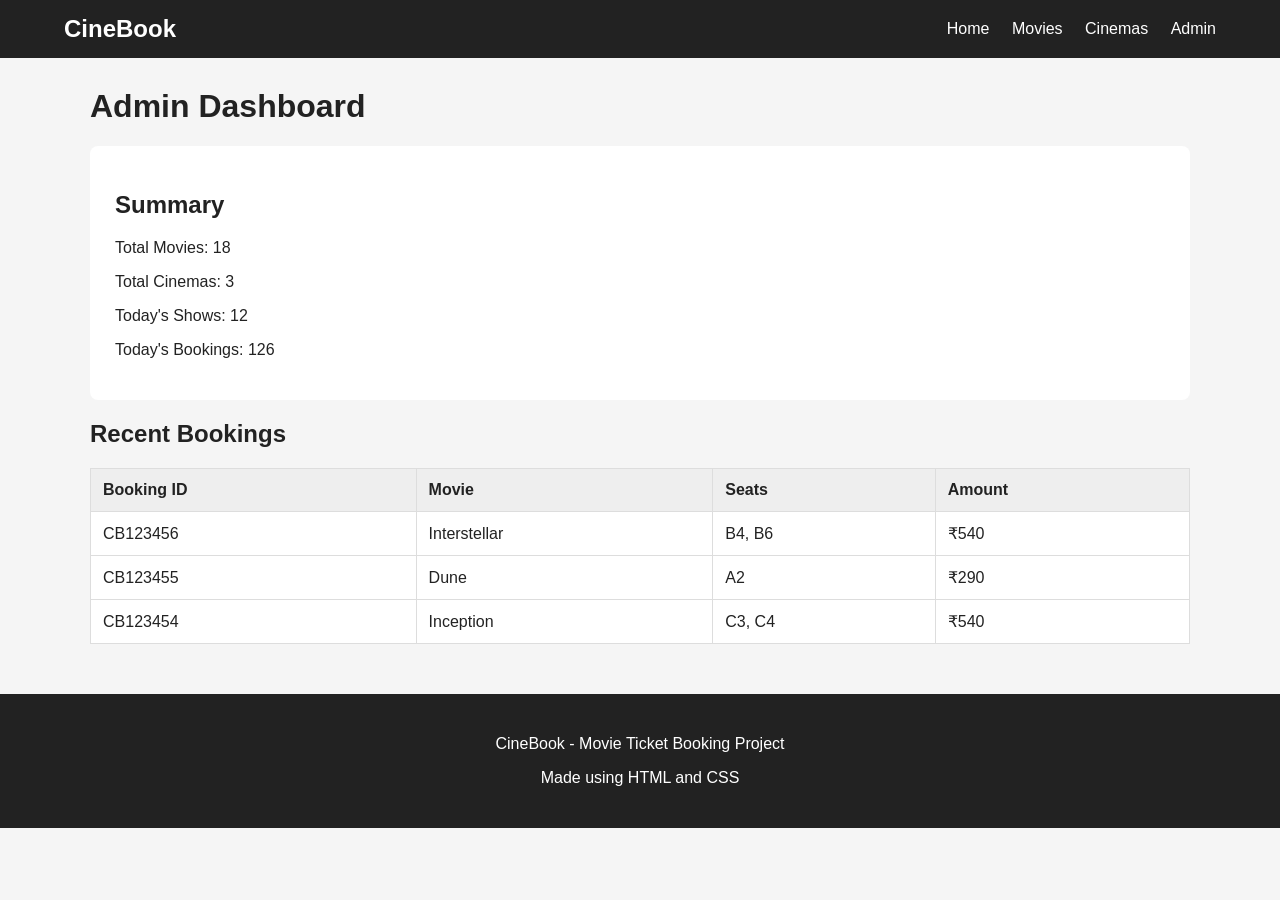
==== admin.html @ 4f64648b "added initial files" ====
<!DOCTYPE html>
<html>
<head>
    <title>Admin - CineBook</title>
    <meta name="viewport" content="width=device-width, initial-scale=1.0">
    <link rel="stylesheet" href="style.css">
</head>
<body>

<header>
    <nav>
        <h2>CineBook</h2>
        <div>
            <a href="index.html">Home</a>
            <a href="movies.html">Movies</a>
            <a href="cinemas.html">Cinemas</a>
            <a href="admin.html">Admin</a>
        </div>
    </nav>
</header>


<main class="container">
    <h1>Admin Dashboard</h1>

    <div class="box">
        <h2>Summary</h2>
        <p>Total Movies: 18</p>
        <p>Total Cinemas: 3</p>
        <p>Today's Shows: 12</p>
        <p>Today's Bookings: 126</p>
    </div>

    <h2>Recent Bookings</h2>

    <table>
        <tr>
            <th>Booking ID</th>
            <th>Movie</th>
            <th>Seats</th>
            <th>Amount</th>
        </tr>
        <tr>
            <td>CB123456</td>
            <td>Interstellar</td>
            <td>B4, B6</td>
            <td>₹540</td>
        </tr>
        <tr>
            <td>CB123455</td>
            <td>Dune</td>
            <td>A2</td>
            <td>₹290</td>
        </tr>
        <tr>
            <td>CB123454</td>
            <td>Inception</td>
            <td>C3, C4</td>
            <td>₹540</td>
        </tr>
    </table>
</main>


<footer>
    <p>CineBook - Movie Ticket Booking Project</p>
    <p>Made using HTML and CSS</p>
</footer>

</body>
</html>
---- style.css ----
body {
    font-family: Arial, sans-serif;
    margin: 0;
    background: #f5f5f5;
    color: #222;
}

header {
    background: #222;
    color: white;
    padding: 15px 0;
}

nav {
    width: 90%;
    margin: auto;
    display: flex;
    justify-content: space-between;
    align-items: center;
}

nav h2 {
    margin: 0;
}

nav a {
    color: white;
    text-decoration: none;
    margin-left: 18px;
}

nav a:hover {
    color: #ffcc66;
}

.container {
    width: 90%;
    max-width: 1100px;
    margin: 30px auto;
}

.hero {
    background: #ddd5ff;
    padding: 45px 25px;
    text-align: center;
}

.hero h1 {
    margin-top: 0;
}

.button {
    display: inline-block;
    background: #6c4ce8;
    color: white;
    padding: 10px 16px;
    text-decoration: none;
    border-radius: 5px;
    margin-top: 10px;
}

.button:hover {
    background: #5135c5;
}

.movie-list {
    display: flex;
    flex-wrap: wrap;
    gap: 20px;
}

.movie {
    background: white;
    width: 220px;
    padding: 12px;
    border-radius: 8px;
    box-shadow: 0 2px 8px #ccc;
}

.movie img {
    width: 100%;
    height: 280px;
    object-fit: cover;
    border-radius: 5px;
}

.movie h3 {
    margin-bottom: 5px;
}

.movie p {
    color: #666;
}

.box {
    background: white;
    padding: 25px;
    border-radius: 8px;
    margin-bottom: 20px;
}

.show {
    display: inline-block;
    border: 1px solid #6c4ce8;
    color: #6c4ce8;
    padding: 9px 13px;
    margin: 5px;
    text-decoration: none;
    border-radius: 4px;
}

.show:hover {
    background: #6c4ce8;
    color: white;
}

.seats {
    display: grid;
    grid-template-columns: repeat(8, 1fr);
    gap: 8px;
    max-width: 500px;
    margin: 25px auto;
}

.seat {
    background: white;
    border: 1px solid #777;
    padding: 9px 3px;
    text-align: center;
    border-radius: 4px;
}

.seat:hover {
    background: #ddd5ff;
}

.booked {
    background: #bbb;
    color: #777;
}

input, select {
    width: 100%;
    padding: 10px;
    margin: 7px 0 15px;
    box-sizing: border-box;
}

table {
    width: 100%;
    background: white;
    border-collapse: collapse;
}

th, td {
    border: 1px solid #ddd;
    padding: 12px;
    text-align: left;
}

th {
    background: #eee;
}

footer {
    margin-top: 50px;
    background: #222;
    color: white;
    text-align: center;
    padding: 25px;
}

@media (max-width: 700px) {
    nav {
        flex-direction: column;
        gap: 12px;
    }

    nav a {
        margin: 0 6px;
    }

    .movie-list {
        justify-content: center;
    }

    .movie {
        width: 190px;
    }

    .movie img {
        height: 240px;
    }

    .seats {
        grid-template-columns: repeat(4, 1fr);
    }
}
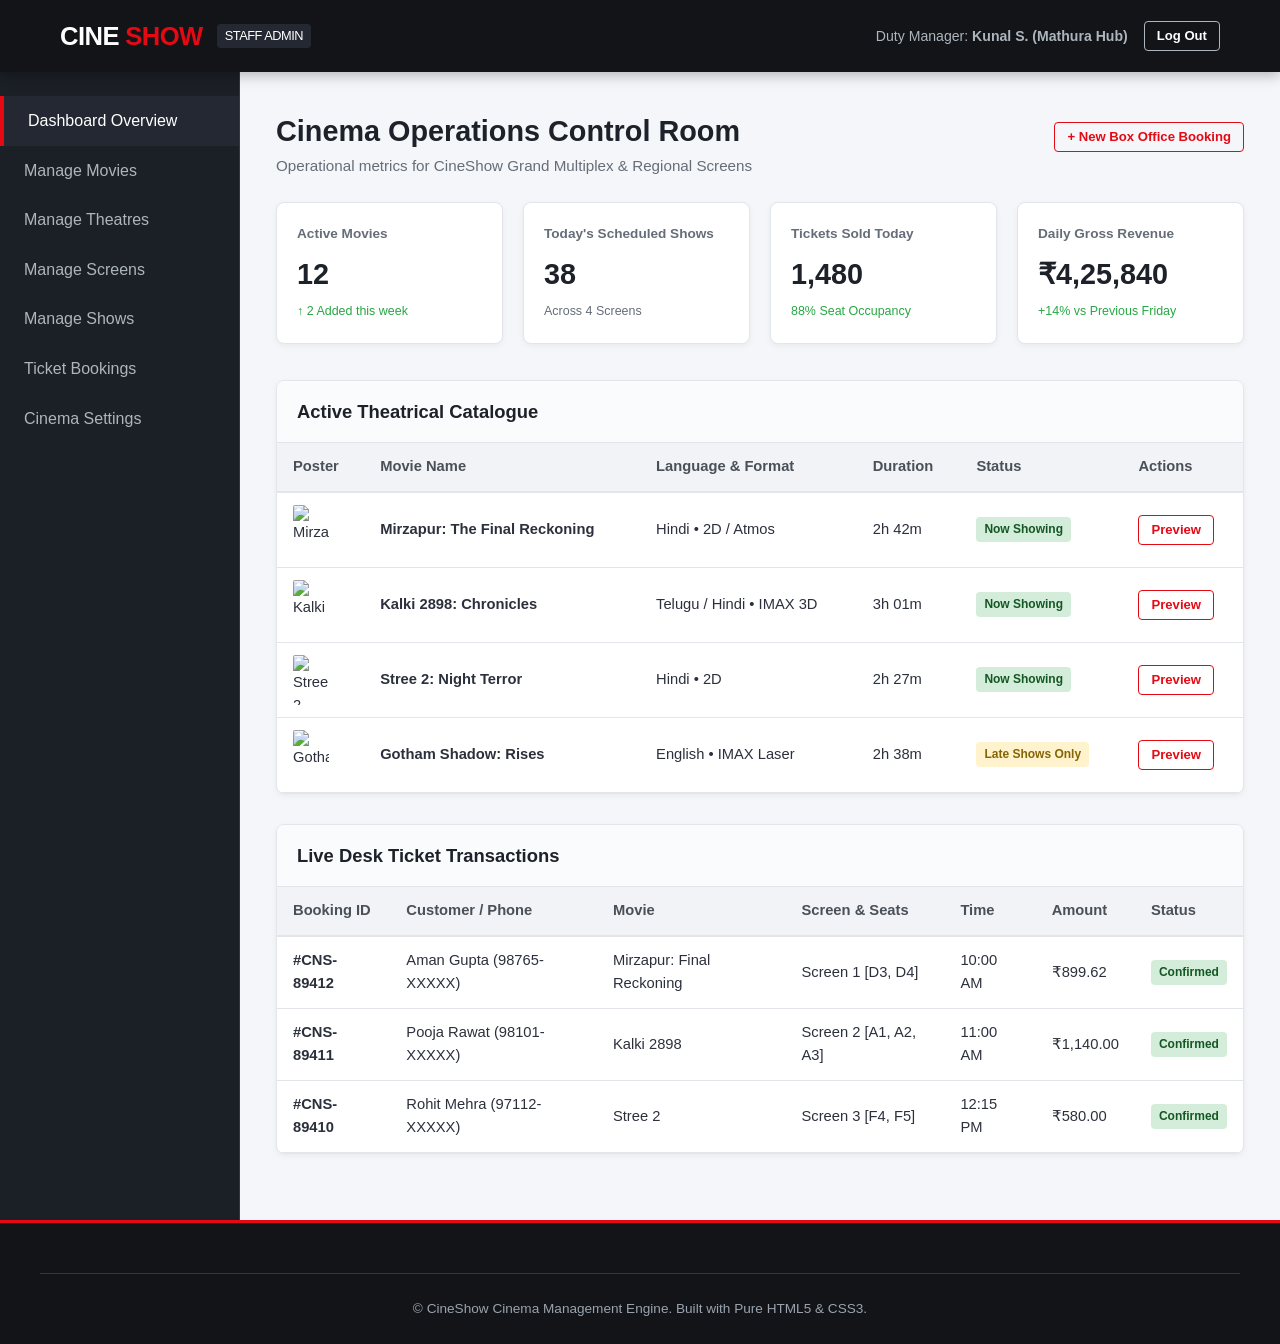
==== commit 14b6dec3: "Sandesh: Added initial files and style.css with images" ====
--- a/admin.html
+++ b/admin.html
@@ -1,71 +1,188 @@
 <!DOCTYPE html>
-<html>
+<html lang="en">
 <head>
-    <title>Admin - CineBook</title>
-    <meta name="viewport" content="width=device-width, initial-scale=1.0">
-    <link rel="stylesheet" href="style.css">
+  <meta charset="UTF-8">
+  <meta name="viewport" content="width=device-width, initial-scale=1.0">
+  <title>Cinema Manager Administration | CineShow</title>
+  <link rel="stylesheet" href="css/style.css">
 </head>
 <body>
 
-<header>
-    <nav>
-        <h2>CineBook</h2>
+  <!-- Top Global Header -->
+  <header class="site-header">
+    <div class="container">
+      <a href="index.html" class="brand-logo"><span>CINE</span><span class="brand-highlight">SHOW</span> <span style="font-size: 0.8rem; background: var(--dark-card); padding: 2px 8px; border-radius: 4px; margin-left: 8px; font-weight: 500;">STAFF ADMIN</span></a>
+      <div class="header-actions">
+        <span style="font-size: 0.88rem; color: #adb5bd;">Duty Manager: <strong>Kunal S. (Mathura Hub)</strong></span>
+        <a href="index.html" class="btn btn-secondary btn-sm">Log Out</a>
+      </div>
+    </div>
+  </header>
+
+  <div class="admin-shell">
+    
+    <!-- Sidebar Navigation -->
+    <aside class="admin-sidebar" aria-label="Admin Navigation">
+      <nav class="admin-sidebar-menu">
+        <a href="#dashboard" class="admin-nav-item active">Dashboard Overview</a>
+        <a href="#movies" class="admin-nav-item">Manage Movies</a>
+        <a href="#theatres" class="admin-nav-item">Manage Theatres</a>
+        <a href="#screens" class="admin-nav-item">Manage Screens</a>
+        <a href="#shows" class="admin-nav-item">Manage Shows</a>
+        <a href="#bookings" class="admin-nav-item">Ticket Bookings</a>
+        <a href="#settings" class="admin-nav-item">Cinema Settings</a>
+      </nav>
+    </aside>
+
+    <!-- Admin Work Area -->
+    <main class="admin-viewport">
+      
+      <div style="display: flex; justify-content: space-between; align-items: baseline; margin-bottom: 24px;">
         <div>
-            <a href="index.html">Home</a>
-            <a href="movies.html">Movies</a>
-            <a href="cinemas.html">Cinemas</a>
-            <a href="admin.html">Admin</a>
+          <h1 style="font-size: 1.8rem; font-weight: 800;">Cinema Operations Control Room</h1>
+          <p style="color: var(--text-muted); font-size: 0.95rem;">Operational metrics for CineShow Grand Multiplex &amp; Regional Screens</p>
         </div>
-    </nav>
-</header>
+        <a href="booking.html" class="btn btn-outline btn-sm">+ New Box Office Booking</a>
+      </div>
 
+      <!-- Statistics KPI Grid -->
+      <section class="stat-grid">
+        <div class="stat-card">
+          <p class="stat-label">Active Movies</p>
+          <p class="stat-value">12</p>
+          <span style="font-size: 0.78rem; color: var(--success);">↑ 2 Added this week</span>
+        </div>
+        <div class="stat-card">
+          <p class="stat-label">Today's Scheduled Shows</p>
+          <p class="stat-value">38</p>
+          <span style="font-size: 0.78rem; color: var(--text-muted);">Across 4 Screens</span>
+        </div>
+        <div class="stat-card">
+          <p class="stat-label">Tickets Sold Today</p>
+          <p class="stat-value">1,480</p>
+          <span style="font-size: 0.78rem; color: var(--success);">88% Seat Occupancy</span>
+        </div>
+        <div class="stat-card">
+          <p class="stat-label">Daily Gross Revenue</p>
+          <p class="stat-value">₹4,25,840</p>
+          <span style="font-size: 0.78rem; color: var(--success);">+14% vs Previous Friday</span>
+        </div>
+      </section>
 
-<main class="container">
-    <h1>Admin Dashboard</h1>
+      <!-- Table 1: Movies Management -->
+      <div class="table-responsive-wrapper" id="movies">
+        <table class="admin-table">
+          <caption>Active Theatrical Catalogue</caption>
+          <thead>
+            <tr>
+              <th scope="col">Poster</th>
+              <th scope="col">Movie Name</th>
+              <th scope="col">Language &amp; Format</th>
+              <th scope="col">Duration</th>
+              <th scope="col">Status</th>
+              <th scope="col">Actions</th>
+            </tr>
+          </thead>
+          <tbody>
+            <tr>
+              <td><img src="images/movie1.svg" alt="Mirzapur" style="width: 36px; height: 50px; object-fit: cover; border-radius: 2px;"></td>
+              <td><strong>Mirzapur: The Final Reckoning</strong></td>
+              <td>Hindi • 2D / Atmos</td>
+              <td>2h 42m</td>
+              <td><span class="status-badge status-active">Now Showing</span></td>
+              <td>
+                <a href="movie-details.html" class="btn btn-sm btn-outline">Preview</a>
+              </td>
+            </tr>
+            <tr>
+              <td><img src="images/movie2.svg" alt="Kalki" style="width: 36px; height: 50px; object-fit: cover; border-radius: 2px;"></td>
+              <td><strong>Kalki 2898: Chronicles</strong></td>
+              <td>Telugu / Hindi • IMAX 3D</td>
+              <td>3h 01m</td>
+              <td><span class="status-badge status-active">Now Showing</span></td>
+              <td>
+                <a href="movie-details.html" class="btn btn-sm btn-outline">Preview</a>
+              </td>
+            </tr>
+            <tr>
+              <td><img src="images/movie3.svg" alt="Stree 2" style="width: 36px; height: 50px; object-fit: cover; border-radius: 2px;"></td>
+              <td><strong>Stree 2: Night Terror</strong></td>
+              <td>Hindi • 2D</td>
+              <td>2h 27m</td>
+              <td><span class="status-badge status-active">Now Showing</span></td>
+              <td>
+                <a href="movie-details.html" class="btn btn-sm btn-outline">Preview</a>
+              </td>
+            </tr>
+            <tr>
+              <td><img src="images/movie5.svg" alt="Gotham" style="width: 36px; height: 50px; object-fit: cover; border-radius: 2px;"></td>
+              <td><strong>Gotham Shadow: Rises</strong></td>
+              <td>English • IMAX Laser</td>
+              <td>2h 38m</td>
+              <td><span class="status-badge status-pending">Late Shows Only</span></td>
+              <td>
+                <a href="movie-details.html" class="btn btn-sm btn-outline">Preview</a>
+              </td>
+            </tr>
+          </tbody>
+        </table>
+      </div>
 
-    <div class="box">
-        <h2>Summary</h2>
-        <p>Total Movies: 18</p>
-        <p>Total Cinemas: 3</p>
-        <p>Today's Shows: 12</p>
-        <p>Today's Bookings: 126</p>
+      <!-- Table 2: Recent Bookings -->
+      <div class="table-responsive-wrapper" id="bookings">
+        <table class="admin-table">
+          <caption>Live Desk Ticket Transactions</caption>
+          <thead>
+            <tr>
+              <th scope="col">Booking ID</th>
+              <th scope="col">Customer / Phone</th>
+              <th scope="col">Movie</th>
+              <th scope="col">Screen &amp; Seats</th>
+              <th scope="col">Time</th>
+              <th scope="col">Amount</th>
+              <th scope="col">Status</th>
+            </tr>
+          </thead>
+          <tbody>
+            <tr>
+              <td><strong>#CNS-89412</strong></td>
+              <td>Aman Gupta (98765-XXXXX)</td>
+              <td>Mirzapur: Final Reckoning</td>
+              <td>Screen 1 [D3, D4]</td>
+              <td>10:00 AM</td>
+              <td>₹899.62</td>
+              <td><span class="status-badge status-active">Confirmed</span></td>
+            </tr>
+            <tr>
+              <td><strong>#CNS-89411</strong></td>
+              <td>Pooja Rawat (98101-XXXXX)</td>
+              <td>Kalki 2898</td>
+              <td>Screen 2 [A1, A2, A3]</td>
+              <td>11:00 AM</td>
+              <td>₹1,140.00</td>
+              <td><span class="status-badge status-active">Confirmed</span></td>
+            </tr>
+            <tr>
+              <td><strong>#CNS-89410</strong></td>
+              <td>Rohit Mehra (97112-XXXXX)</td>
+              <td>Stree 2</td>
+              <td>Screen 3 [F4, F5]</td>
+              <td>12:15 PM</td>
+              <td>₹580.00</td>
+              <td><span class="status-badge status-active">Confirmed</span></td>
+            </tr>
+          </tbody>
+        </table>
+      </div>
+
+    </main>
+  </div>
+
+  <footer class="site-footer">
+    <div class="container footer-bottom">
+      <p>&copy; CineShow Cinema Management Engine. Built with Pure HTML5 &amp; CSS3.</p>
     </div>
-
-    <h2>Recent Bookings</h2>
-
-    <table>
-        <tr>
-            <th>Booking ID</th>
-            <th>Movie</th>
-            <th>Seats</th>
-            <th>Amount</th>
-        </tr>
-        <tr>
-            <td>CB123456</td>
-            <td>Interstellar</td>
-            <td>B4, B6</td>
-            <td>₹540</td>
-        </tr>
-        <tr>
-            <td>CB123455</td>
-            <td>Dune</td>
-            <td>A2</td>
-            <td>₹290</td>
-        </tr>
-        <tr>
-            <td>CB123454</td>
-            <td>Inception</td>
-            <td>C3, C4</td>
-            <td>₹540</td>
-        </tr>
-    </table>
-</main>
-
-
-<footer>
-    <p>CineBook - Movie Ticket Booking Project</p>
-    <p>Made using HTML and CSS</p>
-</footer>
+  </footer>
 
 </body>
 </html>
--- a/css/style.css
+++ b/css/style.css
@@ -0,0 +1,1570 @@
+/* ==========================================================================
+   CineShow - Movie Ticket Booking & Cinema Management System
+   Unified Stylesheet (Pure CSS3)
+   ========================================================================== */
+
+/* 1. CSS Variables & Theme Definition */
+:root {
+  --primary: #e50914;
+  --primary-hover: #b80710;
+  --primary-soft: rgba(229, 9, 20, 0.08);
+  --dark: #121418;
+  --dark-surface: #1b1f26;
+  --dark-card: #232832;
+  --bg-color: #f4f6f9;
+  --surface: #ffffff;
+  --text-main: #1d2129;
+  --text-muted: #656d78;
+  --text-light: #ffffff;
+  --border-color: #e2e6eb;
+  --border-dark: #313745;
+  --rating-gold: #f5a623;
+  --seat-available: #e4e7eb;
+  --seat-selected: #e50914;
+  --seat-booked: #8c96a3;
+  --success: #28a745;
+
+  /* Typography & Sizing */
+  --font-stack: -apple-system, BlinkMacSystemFont, "Segoe UI", Roboto, Oxygen, Ubuntu, Cantarell, "Open Sans", sans-serif;
+  --radius-sm: 4px;
+  --radius-md: 8px;
+  --radius-lg: 12px;
+  --shadow-sm: 0 2px 6px rgba(0, 0, 0, 0.05);
+  --shadow-md: 0 6px 16px rgba(0, 0, 0, 0.08);
+  --shadow-lg: 0 12px 28px rgba(0, 0, 0, 0.12);
+  --transition: all 0.25s ease-in-out;
+  --container-max: 1200px;
+}
+
+/* 2. Reset & Box Sizing */
+*, *::before, *::after {
+  box-sizing: border-box;
+  margin: 0;
+  padding: 0;
+}
+
+html {
+  font-size: 16px;
+  scroll-behavior: smooth;
+}
+
+body {
+  font-family: var(--font-stack);
+  background-color: var(--bg-color);
+  color: var(--text-main);
+  line-height: 1.6;
+  min-height: 100vh;
+  display: flex;
+  flex-direction: column;
+}
+
+img {
+  max-width: 100%;
+  height: auto;
+  display: block;
+}
+
+a {
+  color: inherit;
+  text-decoration: none;
+  transition: var(--transition);
+}
+
+ul, ol {
+  list-style: none;
+}
+
+/* 3. Base Layout Containers */
+.container {
+  width: 100%;
+  max-width: var(--container-max);
+  margin-left: auto;
+  margin-right: auto;
+  padding-left: 20px;
+  padding-right: 20px;
+}
+
+.main-content {
+  flex: 1 0 auto;
+  padding-bottom: 60px;
+}
+
+.page-header-band {
+  background: linear-gradient(135deg, var(--dark) 0%, var(--dark-surface) 100%);
+  color: var(--text-light);
+  padding: 40px 0;
+  margin-bottom: 40px;
+  border-bottom: 3px solid var(--primary);
+}
+
+.page-header-band h1 {
+  font-size: 2rem;
+  font-weight: 700;
+  margin-bottom: 8px;
+}
+
+.page-header-band p {
+  color: #adb5bd;
+  font-size: 1rem;
+}
+
+/* 4. Global Header & Navigation */
+.site-header {
+  background-color: var(--dark);
+  color: var(--text-light);
+  position: sticky;
+  top: 0;
+  z-index: 1000;
+  box-shadow: 0 4px 12px rgba(0, 0, 0, 0.25);
+}
+
+.site-header .container {
+  display: flex;
+  align-items: center;
+  justify-content: space-between;
+  height: 72px;
+}
+
+.brand-logo {
+  display: flex;
+  align-items: center;
+  gap: 6px;
+  font-size: 1.6rem;
+  font-weight: 800;
+  letter-spacing: -0.5px;
+  color: var(--text-light);
+}
+
+.brand-logo .brand-highlight {
+  color: var(--primary);
+}
+
+.site-nav {
+  display: flex;
+  align-items: center;
+}
+
+.nav-links {
+  display: flex;
+  align-items: center;
+  gap: 24px;
+}
+
+.nav-link {
+  font-size: 0.95rem;
+  font-weight: 500;
+  color: #c5cbd5;
+  padding: 8px 4px;
+  position: relative;
+}
+
+.nav-link:hover,
+.nav-link.active {
+  color: var(--text-light);
+}
+
+.nav-link.active::after {
+  content: "";
+  position: absolute;
+  bottom: -4px;
+  left: 0;
+  width: 100%;
+  height: 2px;
+  background-color: var(--primary);
+  border-radius: 2px;
+}
+
+.header-actions {
+  display: flex;
+  align-items: center;
+  gap: 16px;
+}
+
+.city-select-wrap {
+  position: relative;
+}
+
+.city-select {
+  appearance: none;
+  -webkit-appearance: none;
+  background: var(--dark-surface);
+  border: 1px solid var(--border-dark);
+  color: #e2e6eb;
+  padding: 7px 32px 7px 12px;
+  border-radius: var(--radius-sm);
+  font-size: 0.88rem;
+  font-weight: 500;
+  cursor: pointer;
+  outline: none;
+}
+
+.city-select:focus {
+  border-color: var(--primary);
+}
+
+.city-select-wrap::after {
+  content: "▾";
+  position: absolute;
+  right: 12px;
+  top: 50%;
+  transform: translateY(-50%);
+  color: #adb5bd;
+  pointer-events: none;
+  font-size: 0.8rem;
+}
+
+/* 5. Buttons */
+.btn {
+  display: inline-flex;
+  align-items: center;
+  justify-content: center;
+  padding: 9px 20px;
+  font-size: 0.92rem;
+  font-weight: 600;
+  border-radius: var(--radius-sm);
+  border: 1px solid transparent;
+  cursor: pointer;
+  text-align: center;
+  transition: var(--transition);
+  line-height: 1.4;
+}
+
+.btn-primary {
+  background-color: var(--primary);
+  color: var(--text-light);
+}
+
+.btn-primary:hover {
+  background-color: var(--primary-hover);
+  color: var(--text-light);
+}
+
+.btn-secondary {
+  background-color: transparent;
+  border-color: #adb5bd;
+  color: var(--text-light);
+}
+
+.btn-secondary:hover {
+  background-color: rgba(255, 255, 255, 0.1);
+  color: var(--text-light);
+}
+
+.btn-outline {
+  background-color: transparent;
+  border-color: var(--primary);
+  color: var(--primary);
+}
+
+.btn-outline:hover {
+  background-color: var(--primary);
+  color: var(--text-light);
+}
+
+.btn-sm {
+  padding: 5px 12px;
+  font-size: 0.82rem;
+}
+
+.btn-block {
+  display: block;
+  width: 100%;
+}
+
+/* 6. Hero Section (Home) */
+.hero-section {
+  position: relative;
+  background: linear-gradient(rgba(18, 20, 24, 0.85), rgba(18, 20, 24, 0.95)),
+              url('../images/hero-banner.svg') center/cover no-repeat;
+  color: var(--text-light);
+  padding: 90px 0;
+  text-align: center;
+}
+
+.hero-content {
+  max-width: 800px;
+  margin: 0 auto;
+}
+
+.hero-subtitle {
+  color: var(--primary);
+  font-size: 1rem;
+  font-weight: 700;
+  text-transform: uppercase;
+  letter-spacing: 2px;
+  margin-bottom: 12px;
+}
+
+.hero-title {
+  font-size: 2.8rem;
+  font-weight: 800;
+  line-height: 1.2;
+  margin-bottom: 16px;
+}
+
+.hero-desc {
+  font-size: 1.1rem;
+  color: #ced4da;
+  margin-bottom: 32px;
+}
+
+.hero-search-box {
+  display: flex;
+  max-width: 600px;
+  margin: 0 auto 24px;
+  background: var(--surface);
+  border-radius: var(--radius-sm);
+  padding: 6px;
+  box-shadow: var(--shadow-lg);
+}
+
+.hero-search-input {
+  flex: 1;
+  border: none;
+  padding: 10px 16px;
+  font-size: 1rem;
+  outline: none;
+  color: var(--text-main);
+}
+
+.hero-cta-group {
+  display: flex;
+  justify-content: center;
+  gap: 16px;
+}
+
+/* 7. Section Titles & Grids */
+.section-wrapper {
+  padding: 48px 0;
+}
+
+.section-head {
+  display: flex;
+  align-items: flex-end;
+  justify-content: space-between;
+  margin-bottom: 28px;
+  border-bottom: 2px solid var(--border-color);
+  padding-bottom: 14px;
+}
+
+.section-title {
+  font-size: 1.6rem;
+  font-weight: 700;
+  color: var(--text-main);
+  position: relative;
+}
+
+.section-title::after {
+  content: "";
+  position: absolute;
+  bottom: -16px;
+  left: 0;
+  width: 50px;
+  height: 3px;
+  background-color: var(--primary);
+}
+
+.section-link {
+  color: var(--primary);
+  font-weight: 600;
+  font-size: 0.95rem;
+}
+
+.section-link:hover {
+  text-decoration: underline;
+}
+
+/* Grid Systems */
+.grid-4 {
+  display: grid;
+  grid-template-columns: repeat(4, 1fr);
+  gap: 24px;
+}
+
+.grid-3 {
+  display: grid;
+  grid-template-columns: repeat(3, 1fr);
+  gap: 24px;
+}
+
+.grid-6 {
+  display: grid;
+  grid-template-columns: repeat(6, 1fr);
+  gap: 16px;
+}
+
+/* 8. Genre Pill Cards */
+.genre-card {
+  background: var(--surface);
+  border: 1px solid var(--border-color);
+  border-radius: var(--radius-md);
+  padding: 20px 12px;
+  text-align: center;
+  box-shadow: var(--shadow-sm);
+  transition: var(--transition);
+}
+
+.genre-card:hover {
+  border-color: var(--primary);
+  transform: translateY(-3px);
+  box-shadow: var(--shadow-md);
+}
+
+.genre-icon {
+  font-size: 1.1rem;
+  font-weight: 700;
+  color: var(--primary);
+  margin-bottom: 6px;
+}
+
+.genre-name {
+  font-size: 0.95rem;
+  font-weight: 600;
+}
+
+/* 9. Movie Cards */
+.movie-card {
+  background: var(--surface);
+  border-radius: var(--radius-md);
+  overflow: hidden;
+  box-shadow: var(--shadow-sm);
+  border: 1px solid var(--border-color);
+  display: flex;
+  flex-direction: column;
+  transition: var(--transition);
+}
+
+.movie-card:hover {
+  transform: translateY(-5px);
+  box-shadow: var(--shadow-md);
+}
+
+.movie-poster-wrap {
+  position: relative;
+  background: #232832;
+  aspect-ratio: 2/3;
+  overflow: hidden;
+}
+
+.movie-poster-wrap img {
+  width: 100%;
+  height: 100%;
+  object-fit: cover;
+}
+
+.movie-badge-lang {
+  position: absolute;
+  top: 10px;
+  left: 10px;
+  background: rgba(18, 20, 24, 0.85);
+  color: #fff;
+  font-size: 0.72rem;
+  font-weight: 600;
+  padding: 3px 8px;
+  border-radius: var(--radius-sm);
+  text-transform: uppercase;
+}
+
+.movie-card-body {
+  padding: 16px;
+  display: flex;
+  flex-direction: column;
+  flex: 1;
+}
+
+.movie-card-title {
+  font-size: 1.05rem;
+  font-weight: 700;
+  margin-bottom: 6px;
+  white-space: nowrap;
+  overflow: hidden;
+  text-overflow: ellipsis;
+}
+
+.movie-meta {
+  display: flex;
+  align-items: center;
+  justify-content: space-between;
+  font-size: 0.85rem;
+  color: var(--text-muted);
+  margin-bottom: 12px;
+}
+
+.movie-rating {
+  font-weight: 700;
+  color: #c98000;
+}
+
+.movie-tags {
+  font-size: 0.8rem;
+  color: var(--text-muted);
+  margin-bottom: 16px;
+  flex-grow: 1;
+}
+
+/* 10. Cinema Cards */
+.cinema-card {
+  background: var(--surface);
+  border-radius: var(--radius-md);
+  border: 1px solid var(--border-color);
+  overflow: hidden;
+  box-shadow: var(--shadow-sm);
+  display: flex;
+  flex-direction: column;
+  transition: var(--transition);
+}
+
+.cinema-card:hover {
+  box-shadow: var(--shadow-md);
+  transform: translateY(-3px);
+}
+
+.cinema-card-img {
+  aspect-ratio: 16/9;
+  background: #2b303c;
+}
+
+.cinema-card-img img {
+  width: 100%;
+  height: 100%;
+  object-fit: cover;
+}
+
+.cinema-card-content {
+  padding: 20px;
+  display: flex;
+  flex-direction: column;
+  flex: 1;
+}
+
+.cinema-card-title {
+  font-size: 1.15rem;
+  font-weight: 700;
+  margin-bottom: 4px;
+}
+
+.cinema-card-location {
+  color: var(--text-muted);
+  font-size: 0.9rem;
+  margin-bottom: 12px;
+}
+
+.cinema-facility-tags {
+  display: flex;
+  flex-wrap: wrap;
+  gap: 6px;
+  margin-bottom: 18px;
+  flex-grow: 1;
+}
+
+.tag-pill {
+  background: #edf1f7;
+  color: #495057;
+  font-size: 0.75rem;
+  padding: 3px 8px;
+  border-radius: var(--radius-sm);
+  font-weight: 600;
+}
+
+/* 11. Offer / Deal Cards */
+.offer-card {
+  background: var(--surface);
+  border: 1px solid var(--border-color);
+  border-left: 5px solid var(--primary);
+  border-radius: var(--radius-md);
+  padding: 24px;
+  box-shadow: var(--shadow-sm);
+}
+
+.offer-code-badge {
+  display: inline-block;
+  background: var(--primary-soft);
+  color: var(--primary);
+  font-weight: 700;
+  font-size: 0.85rem;
+  padding: 4px 10px;
+  border-radius: var(--radius-sm);
+  margin-bottom: 12px;
+  letter-spacing: 0.5px;
+}
+
+.offer-title {
+  font-size: 1.15rem;
+  font-weight: 700;
+  margin-bottom: 8px;
+}
+
+.offer-desc {
+  font-size: 0.9rem;
+  color: var(--text-muted);
+  margin-bottom: 16px;
+}
+
+.offer-expiry {
+  font-size: 0.78rem;
+  color: #868e96;
+}
+
+/* 12. Feature Highlights (Why Choose CineShow) */
+.features-container {
+  display: grid;
+  grid-template-columns: repeat(4, 1fr);
+  gap: 24px;
+}
+
+.feature-box {
+  background: var(--surface);
+  padding: 28px 20px;
+  border-radius: var(--radius-md);
+  text-align: center;
+  border: 1px solid var(--border-color);
+}
+
+.feature-number {
+  display: inline-flex;
+  width: 44px;
+  height: 44px;
+  border-radius: 50%;
+  background: var(--primary-soft);
+  color: var(--primary);
+  font-size: 1.1rem;
+  font-weight: 800;
+  align-items: center;
+  justify-content: center;
+  margin-bottom: 14px;
+}
+
+.feature-title {
+  font-size: 1.05rem;
+  font-weight: 700;
+  margin-bottom: 8px;
+}
+
+.feature-desc {
+  font-size: 0.88rem;
+  color: var(--text-muted);
+}
+
+/* 13. Filter Layout (Movies Page) */
+.catalog-layout {
+  display: grid;
+  grid-template-columns: 260px 1fr;
+  gap: 30px;
+}
+
+.filter-sidebar {
+  background: var(--surface);
+  border: 1px solid var(--border-color);
+  border-radius: var(--radius-md);
+  padding: 24px;
+  height: fit-content;
+}
+
+.filter-group {
+  border: none;
+  padding: 0;
+  margin-bottom: 24px;
+}
+
+.filter-legend {
+  font-size: 1rem;
+  font-weight: 700;
+  color: var(--text-main);
+  margin-bottom: 12px;
+  width: 100%;
+  border-bottom: 1px solid var(--border-color);
+  padding-bottom: 6px;
+}
+
+.filter-item {
+  display: flex;
+  align-items: center;
+  gap: 10px;
+  margin-bottom: 10px;
+  font-size: 0.92rem;
+  color: #3b4049;
+  cursor: pointer;
+}
+
+.filter-item input[type="checkbox"],
+.filter-item input[type="radio"] {
+  accent-color: var(--primary);
+  width: 16px;
+  height: 16px;
+}
+
+/* 14. Movie Details Hero & Cast */
+.movie-details-hero {
+  background: linear-gradient(135deg, var(--dark) 0%, var(--dark-card) 100%);
+  color: var(--text-light);
+  padding: 50px 0;
+  margin-bottom: 40px;
+}
+
+.details-grid {
+  display: grid;
+  grid-template-columns: 280px 1fr;
+  gap: 40px;
+  align-items: center;
+}
+
+.details-poster {
+  border-radius: var(--radius-md);
+  overflow: hidden;
+  box-shadow: 0 10px 30px rgba(0,0,0,0.5);
+  border: 2px solid var(--border-dark);
+}
+
+.details-info h1 {
+  font-size: 2.4rem;
+  font-weight: 800;
+  margin-bottom: 12px;
+}
+
+.details-badges {
+  display: flex;
+  flex-wrap: wrap;
+  gap: 8px;
+  margin-bottom: 18px;
+}
+
+.badge-tag {
+  background: var(--dark-surface);
+  border: 1px solid var(--border-dark);
+  padding: 4px 10px;
+  border-radius: var(--radius-sm);
+  font-size: 0.85rem;
+}
+
+.details-synopsis {
+  font-size: 1rem;
+  color: #ced4da;
+  margin-bottom: 24px;
+  max-width: 800px;
+}
+
+.details-meta-list {
+  display: grid;
+  grid-template-columns: repeat(2, 1fr);
+  gap: 10px;
+  margin-bottom: 28px;
+  font-size: 0.92rem;
+}
+
+.details-meta-list dt {
+  color: #8c96a3;
+  font-weight: 600;
+}
+
+.details-meta-list dd {
+  color: #ffffff;
+  font-weight: 500;
+}
+
+.cast-grid {
+  display: grid;
+  grid-template-columns: repeat(4, 1fr);
+  gap: 20px;
+}
+
+.cast-card {
+  background: var(--surface);
+  border: 1px solid var(--border-color);
+  border-radius: var(--radius-md);
+  padding: 16px;
+  text-align: center;
+}
+
+.cast-name {
+  font-weight: 700;
+  font-size: 0.95rem;
+}
+
+.cast-role {
+  font-size: 0.82rem;
+  color: var(--text-muted);
+}
+
+/* 15. Cinema Showtimes Table-Style Component */
+.cinema-show-box {
+  background: var(--surface);
+  border: 1px solid var(--border-color);
+  border-radius: var(--radius-md);
+  padding: 24px;
+  margin-bottom: 24px;
+  box-shadow: var(--shadow-sm);
+}
+
+.cinema-show-box h3 {
+  font-size: 1.25rem;
+  font-weight: 700;
+  margin-bottom: 6px;
+}
+
+.cinema-show-box p {
+  font-size: 0.88rem;
+  color: var(--text-muted);
+  margin-bottom: 16px;
+}
+
+.showtime-badges {
+  display: flex;
+  flex-wrap: wrap;
+  gap: 12px;
+}
+
+.showtime-btn {
+  display: inline-flex;
+  flex-direction: column;
+  align-items: center;
+  padding: 8px 16px;
+  border: 1px solid var(--border-color);
+  border-radius: var(--radius-sm);
+  background: #fdfdfd;
+  transition: var(--transition);
+}
+
+.showtime-btn:hover {
+  border-color: var(--primary);
+  background: var(--primary-soft);
+}
+
+.showtime-btn .time {
+  font-size: 0.92rem;
+  font-weight: 700;
+  color: var(--text-main);
+}
+
+.showtime-btn .format {
+  font-size: 0.72rem;
+  color: var(--text-muted);
+}
+
+/* 16. Booking Multi-step Form */
+.booking-form-card {
+  background: var(--surface);
+  border: 1px solid var(--border-color);
+  border-radius: var(--radius-md);
+  padding: 36px;
+  box-shadow: var(--shadow-sm);
+  max-width: 800px;
+  margin: 0 auto;
+}
+
+.form-step {
+  margin-bottom: 30px;
+  padding-bottom: 24px;
+  border-bottom: 1px solid var(--border-color);
+}
+
+.form-step:last-child {
+  border-bottom: none;
+  margin-bottom: 0;
+  padding-bottom: 0;
+}
+
+.step-header {
+  display: flex;
+  align-items: center;
+  gap: 12px;
+  margin-bottom: 16px;
+}
+
+.step-num {
+  width: 32px;
+  height: 32px;
+  border-radius: 50%;
+  background: var(--primary);
+  color: #fff;
+  display: flex;
+  align-items: center;
+  justify-content: center;
+  font-weight: 700;
+  font-size: 0.9rem;
+}
+
+.step-title {
+  font-size: 1.15rem;
+  font-weight: 700;
+}
+
+.form-group {
+  margin-bottom: 18px;
+}
+
+.form-label {
+  display: block;
+  font-size: 0.9rem;
+  font-weight: 600;
+  margin-bottom: 6px;
+  color: #2b303c;
+}
+
+.form-control {
+  width: 100%;
+  padding: 10px 14px;
+  font-size: 0.95rem;
+  border: 1px solid var(--border-color);
+  border-radius: var(--radius-sm);
+  outline: none;
+  background-color: #ffffff;
+  transition: var(--transition);
+}
+
+.form-control:focus {
+  border-color: var(--primary);
+  box-shadow: 0 0 0 3px var(--primary-soft);
+}
+
+.radio-tile-group {
+  display: grid;
+  grid-template-columns: repeat(auto-fit, minmax(130px, 1fr));
+  gap: 12px;
+}
+
+.radio-tile-label {
+  display: block;
+  cursor: pointer;
+}
+
+.radio-tile-label input[type="radio"] {
+  display: none;
+}
+
+.radio-tile-card {
+  border: 1px solid var(--border-color);
+  padding: 12px 10px;
+  border-radius: var(--radius-sm);
+  text-align: center;
+  transition: var(--transition);
+  background: #fff;
+}
+
+.radio-tile-label input[type="radio"]:checked + .radio-tile-card {
+  border-color: var(--primary);
+  background: var(--primary-soft);
+  color: var(--primary);
+  font-weight: 700;
+}
+
+/* 17. Cinema Seating Layout */
+.seating-wrapper {
+  background: var(--surface);
+  border: 1px solid var(--border-color);
+  border-radius: var(--radius-md);
+  padding: 36px 20px;
+  max-width: 860px;
+  margin: 0 auto;
+  box-shadow: var(--shadow-sm);
+}
+
+.screen-indicator {
+  max-width: 550px;
+  margin: 0 auto 40px;
+  text-align: center;
+}
+
+.screen-bar {
+  height: 8px;
+  background: #2b303c;
+  border-radius: 50% 50% 0 0 / 100% 100% 0 0;
+  box-shadow: 0 3px 8px rgba(0, 0, 0, 0.2);
+  margin-bottom: 8px;
+}
+
+.screen-text {
+  font-size: 0.78rem;
+  letter-spacing: 3px;
+  color: var(--text-muted);
+  text-transform: uppercase;
+  font-weight: 700;
+}
+
+.seat-legend {
+  display: flex;
+  justify-content: center;
+  gap: 30px;
+  margin-bottom: 36px;
+  font-size: 0.88rem;
+}
+
+.legend-item {
+  display: flex;
+  align-items: center;
+  gap: 8px;
+}
+
+.seat-demo {
+  width: 22px;
+  height: 22px;
+  border-radius: 4px 4px 2px 2px;
+  display: inline-block;
+}
+
+.seat-demo.available {
+  background: var(--seat-available);
+  border: 1px solid #ced4da;
+}
+
+.seat-demo.selected {
+  background: var(--seat-selected);
+  border: 1px solid var(--primary-hover);
+}
+
+.seat-demo.booked {
+  background: var(--seat-booked);
+}
+
+.seat-grid {
+  display: flex;
+  flex-direction: column;
+  gap: 12px;
+  align-items: center;
+  margin-bottom: 40px;
+}
+
+.seat-row {
+  display: flex;
+  align-items: center;
+  gap: 10px;
+}
+
+.seat-row-name {
+  width: 24px;
+  font-weight: 700;
+  font-size: 0.9rem;
+  color: var(--text-muted);
+  text-align: center;
+}
+
+.seat-units {
+  display: flex;
+  gap: 8px;
+}
+
+.seat-spacer {
+  width: 20px;
+}
+
+.seat-box {
+  width: 32px;
+  height: 32px;
+  border-radius: 4px 4px 2px 2px;
+  display: flex;
+  align-items: center;
+  justify-content: center;
+  font-size: 0.75rem;
+  font-weight: 600;
+  user-select: none;
+  border: 1px solid #cfd5dc;
+}
+
+.seat-box.available {
+  background: var(--seat-available);
+  color: #3b4049;
+}
+
+.seat-box.selected {
+  background: var(--seat-selected);
+  color: #ffffff;
+  border-color: var(--primary-hover);
+}
+
+.seat-box.booked {
+  background: var(--seat-booked);
+  color: #ffffff;
+  cursor: not-allowed;
+  border-color: #7b8593;
+}
+
+/* 18. Checkout & Pricing Summary */
+.checkout-layout {
+  display: grid;
+  grid-template-columns: 1fr 380px;
+  gap: 30px;
+}
+
+.order-box {
+  background: var(--surface);
+  border: 1px solid var(--border-color);
+  border-radius: var(--radius-md);
+  padding: 28px;
+  box-shadow: var(--shadow-sm);
+  margin-bottom: 24px;
+}
+
+.snack-card-item {
+  display: flex;
+  align-items: center;
+  justify-content: space-between;
+  padding: 14px 0;
+  border-bottom: 1px solid var(--border-color);
+}
+
+.snack-card-item:last-child {
+  border-bottom: none;
+}
+
+.snack-info {
+  display: flex;
+  align-items: center;
+  gap: 12px;
+}
+
+.snack-price {
+  font-weight: 700;
+  color: var(--text-main);
+}
+
+.summary-card {
+  background: var(--surface);
+  border: 1px solid var(--border-color);
+  border-radius: var(--radius-md);
+  padding: 24px;
+  box-shadow: var(--shadow-sm);
+  height: fit-content;
+}
+
+.summary-card h3 {
+  font-size: 1.2rem;
+  font-weight: 700;
+  margin-bottom: 16px;
+  border-bottom: 2px solid var(--border-color);
+  padding-bottom: 10px;
+}
+
+.bill-line {
+  display: flex;
+  justify-content: space-between;
+  font-size: 0.92rem;
+  margin-bottom: 12px;
+  color: #495057;
+}
+
+.bill-line.total {
+  font-size: 1.15rem;
+  font-weight: 800;
+  color: var(--text-main);
+  border-top: 1px dashed var(--border-color);
+  padding-top: 14px;
+  margin-top: 14px;
+}
+
+/* 19. Payment Form */
+.payment-tabs {
+  display: flex;
+  flex-direction: column;
+  gap: 16px;
+  margin-bottom: 24px;
+}
+
+.pay-tab-label {
+  border: 1px solid var(--border-color);
+  border-radius: var(--radius-sm);
+  padding: 16px;
+  display: flex;
+  align-items: center;
+  gap: 14px;
+  cursor: pointer;
+  background: #fff;
+  transition: var(--transition);
+}
+
+.pay-tab-label:has(input:checked) {
+  border-color: var(--primary);
+  background: var(--primary-soft);
+}
+
+.pay-tab-label input[type="radio"] {
+  accent-color: var(--primary);
+  width: 18px;
+  height: 18px;
+}
+
+.pay-fields-box {
+  background: #fdfdfd;
+  border: 1px solid var(--border-color);
+  border-radius: var(--radius-sm);
+  padding: 20px;
+  margin-top: 16px;
+}
+
+/* 20. Ticket Confirmation (Success) */
+.ticket-container {
+  max-width: 600px;
+  margin: 0 auto;
+  background: var(--surface);
+  border-radius: var(--radius-lg);
+  overflow: hidden;
+  box-shadow: var(--shadow-lg);
+  border: 1px solid var(--border-color);
+}
+
+.ticket-header {
+  background: linear-gradient(135deg, #188038 0%, #0d5423 100%);
+  color: #fff;
+  padding: 30px;
+  text-align: center;
+}
+
+.ticket-header-title {
+  font-size: 1.6rem;
+  font-weight: 800;
+}
+
+.ticket-id {
+  font-size: 0.9rem;
+  opacity: 0.9;
+  letter-spacing: 1px;
+}
+
+.ticket-body {
+  padding: 30px;
+}
+
+.ticket-data-grid {
+  display: grid;
+  grid-template-columns: repeat(2, 1fr);
+  gap: 18px;
+  margin-bottom: 24px;
+}
+
+.ticket-item-label {
+  font-size: 0.8rem;
+  color: var(--text-muted);
+  text-transform: uppercase;
+  font-weight: 600;
+}
+
+.ticket-item-val {
+  font-size: 1rem;
+  font-weight: 700;
+  color: var(--text-main);
+}
+
+.ticket-barcode-mock {
+  height: 50px;
+  background: repeating-linear-gradient(
+    90deg,
+    #212529,
+    #212529 3px,
+    transparent 3px,
+    transparent 6px,
+    #212529 6px,
+    #212529 10px,
+    transparent 10px,
+    transparent 12px
+  );
+  margin: 20px 0;
+  opacity: 0.85;
+}
+
+/* 21. Authentication (Login / Register) */
+.auth-box {
+  max-width: 440px;
+  margin: 30px auto;
+  background: var(--surface);
+  border: 1px solid var(--border-color);
+  border-radius: var(--radius-md);
+  padding: 36px;
+  box-shadow: var(--shadow-md);
+}
+
+.auth-header {
+  text-align: center;
+  margin-bottom: 28px;
+}
+
+.auth-header h2 {
+  font-size: 1.6rem;
+  font-weight: 700;
+  margin-bottom: 6px;
+}
+
+.auth-header p {
+  font-size: 0.9rem;
+  color: var(--text-muted);
+}
+
+/* 22. Admin Dashboard Layout & Tables */
+.admin-shell {
+  display: grid;
+  grid-template-columns: 240px 1fr;
+  min-height: calc(100vh - 72px);
+}
+
+.admin-sidebar {
+  background: var(--dark-surface);
+  color: #ced4da;
+  padding: 24px 0;
+  border-right: 1px solid var(--border-dark);
+}
+
+.admin-sidebar-menu {
+  display: flex;
+  flex-direction: column;
+}
+
+.admin-nav-item {
+  padding: 12px 24px;
+  display: flex;
+  align-items: center;
+  gap: 12px;
+  font-weight: 500;
+  color: #adb5bd;
+  transition: var(--transition);
+}
+
+.admin-nav-item:hover,
+.admin-nav-item.active {
+  background: var(--dark-card);
+  color: var(--text-light);
+  border-left: 4px solid var(--primary);
+}
+
+.admin-viewport {
+  padding: 36px;
+  background: var(--bg-color);
+}
+
+.stat-grid {
+  display: grid;
+  grid-template-columns: repeat(4, 1fr);
+  gap: 20px;
+  margin-bottom: 36px;
+}
+
+.stat-card {
+  background: var(--surface);
+  padding: 20px;
+  border-radius: var(--radius-md);
+  border: 1px solid var(--border-color);
+  box-shadow: var(--shadow-sm);
+}
+
+.stat-label {
+  font-size: 0.85rem;
+  color: var(--text-muted);
+  font-weight: 600;
+  margin-bottom: 6px;
+}
+
+.stat-value {
+  font-size: 1.8rem;
+  font-weight: 800;
+  color: var(--text-main);
+}
+
+/* Accessible & Responsive Tables */
+.table-responsive-wrapper {
+  background: var(--surface);
+  border: 1px solid var(--border-color);
+  border-radius: var(--radius-md);
+  overflow-x: auto;
+  box-shadow: var(--shadow-sm);
+  margin-bottom: 30px;
+}
+
+.admin-table {
+  width: 100%;
+  border-collapse: collapse;
+  text-align: left;
+  font-size: 0.92rem;
+}
+
+.admin-table caption {
+  padding: 16px 20px;
+  font-size: 1.15rem;
+  font-weight: 700;
+  text-align: left;
+  color: var(--text-main);
+  border-bottom: 1px solid var(--border-color);
+  background: #fafbfc;
+}
+
+.admin-table th {
+  background: #f1f3f7;
+  color: #495057;
+  font-weight: 700;
+  padding: 12px 16px;
+  border-bottom: 2px solid var(--border-color);
+}
+
+.admin-table td {
+  padding: 12px 16px;
+  border-bottom: 1px solid var(--border-color);
+  color: #2b303c;
+}
+
+.admin-table tbody tr:hover {
+  background-color: #f8f9fa;
+}
+
+.status-badge {
+  display: inline-block;
+  padding: 3px 8px;
+  font-size: 0.75rem;
+  font-weight: 700;
+  border-radius: var(--radius-sm);
+}
+
+.status-active {
+  background: #d4edda;
+  color: #155724;
+}
+
+.status-pending {
+  background: #fff3cd;
+  color: #856404;
+}
+
+/* 23. Footer */
+.site-footer {
+  background-color: var(--dark);
+  color: #9aa3af;
+  padding: 50px 0 24px;
+  border-top: 3px solid var(--primary);
+  margin-top: auto;
+}
+
+.footer-top-grid {
+  display: grid;
+  grid-template-columns: 2fr 1fr 1fr 1.5fr;
+  gap: 36px;
+  margin-bottom: 40px;
+}
+
+.footer-col h4 {
+  color: var(--text-light);
+  font-size: 1.05rem;
+  font-weight: 700;
+  margin-bottom: 16px;
+}
+
+.footer-col p {
+  font-size: 0.88rem;
+  line-height: 1.6;
+}
+
+.footer-links li {
+  margin-bottom: 8px;
+}
+
+.footer-links a {
+  font-size: 0.88rem;
+  color: #9aa3af;
+}
+
+.footer-links a:hover {
+  color: var(--text-light);
+  padding-left: 4px;
+}
+
+.footer-bottom {
+  text-align: center;
+  padding-top: 24px;
+  border-top: 1px solid var(--border-dark);
+  font-size: 0.85rem;
+}
+
+/* 24. Responsive Media Queries */
+@media (max-width: 1024px) {
+  .grid-4 {
+    grid-template-columns: repeat(2, 1fr);
+  }
+  .grid-6 {
+    grid-template-columns: repeat(3, 1fr);
+  }
+  .features-container {
+    grid-template-columns: repeat(2, 1fr);
+  }
+  .stat-grid {
+    grid-template-columns: repeat(2, 1fr);
+  }
+  .footer-top-grid {
+    grid-template-columns: repeat(2, 1fr);
+  }
+}
+
+@media (max-width: 768px) {
+  .site-header .container {
+    height: auto;
+    padding-top: 12px;
+    padding-bottom: 12px;
+    flex-direction: column;
+    gap: 12px;
+  }
+
+  .nav-links {
+    flex-wrap: wrap;
+    justify-content: center;
+    gap: 14px;
+  }
+
+  .catalog-layout {
+    grid-template-columns: 1fr;
+  }
+
+  .details-grid {
+    grid-template-columns: 1fr;
+    text-align: center;
+  }
+
+  .details-poster {
+    max-width: 240px;
+    margin: 0 auto;
+  }
+
+  .details-badges,
+  .hero-cta-group {
+    justify-content: center;
+  }
+
+  .checkout-layout {
+    grid-template-columns: 1fr;
+  }
+
+  .admin-shell {
+    grid-template-columns: 1fr;
+  }
+
+  .admin-sidebar {
+    border-right: none;
+    border-bottom: 1px solid var(--border-dark);
+  }
+
+  .admin-sidebar-menu {
+    flex-direction: row;
+    flex-wrap: wrap;
+    justify-content: center;
+  }
+
+  .admin-nav-item.active {
+    border-left: none;
+    border-bottom: 3px solid var(--primary);
+  }
+
+  .grid-3 {
+    grid-template-columns: 1fr;
+  }
+}
+
+@media (max-width: 480px) {
+  .grid-4, .grid-6, .features-container, .stat-grid, .footer-top-grid {
+    grid-template-columns: 1fr;
+  }
+
+  .hero-title {
+    font-size: 2rem;
+  }
+
+  .seat-units {
+    gap: 4px;
+  }
+
+  .seat-box {
+    width: 26px;
+    height: 26px;
+    font-size: 0.65rem;
+  }
+}
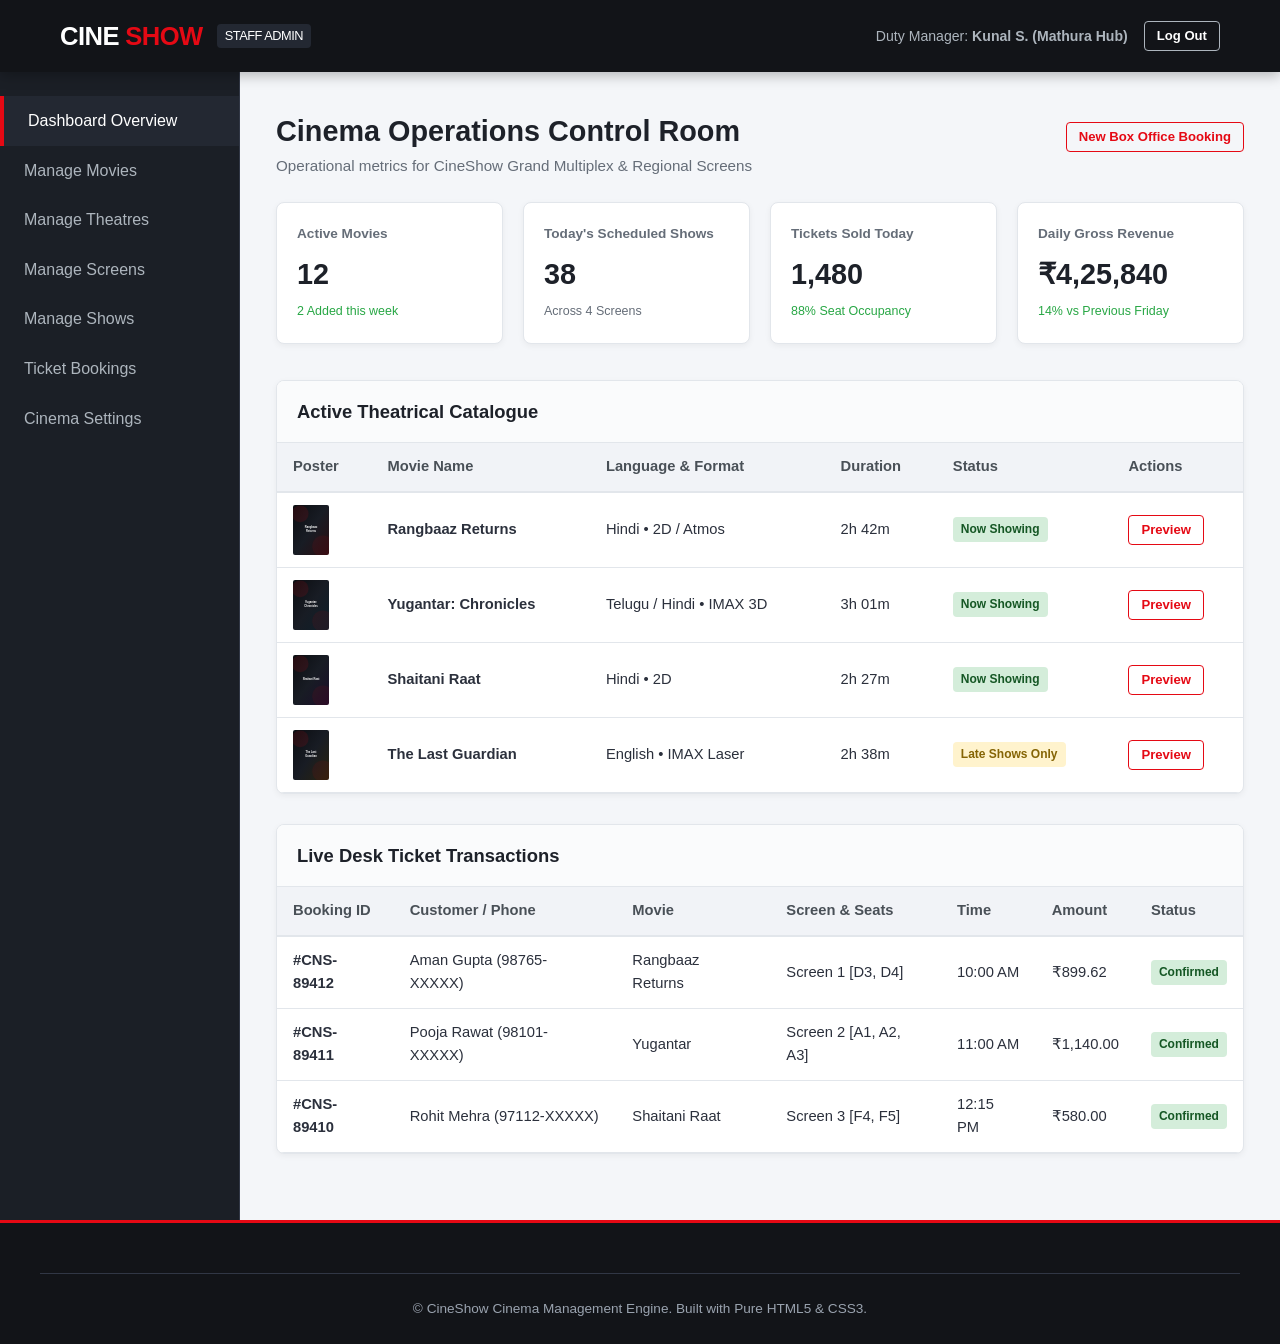
==== commit d65b6cf8: "added admin index pages and styles" ====
--- a/admin.html
+++ b/admin.html
@@ -8,20 +8,21 @@
 </head>
 <body>
 
-  <!-- Top Global Header -->
   <header class="site-header">
     <div class="container">
-      <a href="index.html" class="brand-logo"><span>CINE</span><span class="brand-highlight">SHOW</span> <span style="font-size: 0.8rem; background: var(--dark-card); padding: 2px 8px; border-radius: 4px; margin-left: 8px; font-weight: 500;">STAFF ADMIN</span></a>
+      <a href="index.html" class="brand-logo">
+        <span>CINE</span><span class="brand-highlight">SHOW</span>
+        <span class="staff-badge">STAFF ADMIN</span>
+      </a>
       <div class="header-actions">
-        <span style="font-size: 0.88rem; color: #adb5bd;">Duty Manager: <strong>Kunal S. (Mathura Hub)</strong></span>
+        <span class="duty-manager-text">Duty Manager: <strong>Kunal S. (Mathura Hub)</strong></span>
         <a href="index.html" class="btn btn-secondary btn-sm">Log Out</a>
       </div>
     </div>
   </header>
 
   <div class="admin-shell">
-    
-    <!-- Sidebar Navigation -->
+
     <aside class="admin-sidebar" aria-label="Admin Navigation">
       <nav class="admin-sidebar-menu">
         <a href="#dashboard" class="admin-nav-item active">Dashboard Overview</a>
@@ -34,42 +35,39 @@
       </nav>
     </aside>
 
-    <!-- Admin Work Area -->
     <main class="admin-viewport">
-      
-      <div style="display: flex; justify-content: space-between; align-items: baseline; margin-bottom: 24px;">
+
+      <div class="admin-header-row">
         <div>
-          <h1 style="font-size: 1.8rem; font-weight: 800;">Cinema Operations Control Room</h1>
-          <p style="color: var(--text-muted); font-size: 0.95rem;">Operational metrics for CineShow Grand Multiplex &amp; Regional Screens</p>
+          <h1 class="admin-page-title">Cinema Operations Control Room</h1>
+          <p class="muted-note">Operational metrics for CineShow Grand Multiplex &amp; Regional Screens</p>
         </div>
-        <a href="booking.html" class="btn btn-outline btn-sm">+ New Box Office Booking</a>
+        <a href="booking.html" class="btn btn-outline btn-sm">New Box Office Booking</a>
       </div>
 
-      <!-- Statistics KPI Grid -->
       <section class="stat-grid">
         <div class="stat-card">
           <p class="stat-label">Active Movies</p>
           <p class="stat-value">12</p>
-          <span style="font-size: 0.78rem; color: var(--success);">↑ 2 Added this week</span>
+          <span class="stat-trend-positive">2 Added this week</span>
         </div>
         <div class="stat-card">
           <p class="stat-label">Today's Scheduled Shows</p>
           <p class="stat-value">38</p>
-          <span style="font-size: 0.78rem; color: var(--text-muted);">Across 4 Screens</span>
+          <span class="stat-trend-neutral">Across 4 Screens</span>
         </div>
         <div class="stat-card">
           <p class="stat-label">Tickets Sold Today</p>
           <p class="stat-value">1,480</p>
-          <span style="font-size: 0.78rem; color: var(--success);">88% Seat Occupancy</span>
+          <span class="stat-trend-positive">88% Seat Occupancy</span>
         </div>
         <div class="stat-card">
           <p class="stat-label">Daily Gross Revenue</p>
           <p class="stat-value">₹4,25,840</p>
-          <span style="font-size: 0.78rem; color: var(--success);">+14% vs Previous Friday</span>
+          <span class="stat-trend-positive">14% vs Previous Friday</span>
         </div>
       </section>
 
-      <!-- Table 1: Movies Management -->
       <div class="table-responsive-wrapper" id="movies">
         <table class="admin-table">
           <caption>Active Theatrical Catalogue</caption>
@@ -85,8 +83,8 @@
           </thead>
           <tbody>
             <tr>
-              <td><img src="images/movie1.svg" alt="Mirzapur" style="width: 36px; height: 50px; object-fit: cover; border-radius: 2px;"></td>
-              <td><strong>Mirzapur: The Final Reckoning</strong></td>
+              <td><img src="images/movie1.svg" alt="Rangbaaz Returns" class="table-poster-thumb"></td>
+              <td><strong>Rangbaaz Returns</strong></td>
               <td>Hindi • 2D / Atmos</td>
               <td>2h 42m</td>
               <td><span class="status-badge status-active">Now Showing</span></td>
@@ -95,8 +93,8 @@
               </td>
             </tr>
             <tr>
-              <td><img src="images/movie2.svg" alt="Kalki" style="width: 36px; height: 50px; object-fit: cover; border-radius: 2px;"></td>
-              <td><strong>Kalki 2898: Chronicles</strong></td>
+              <td><img src="images/movie2.svg" alt="Yugantar Chronicles" class="table-poster-thumb"></td>
+              <td><strong>Yugantar: Chronicles</strong></td>
               <td>Telugu / Hindi • IMAX 3D</td>
               <td>3h 01m</td>
               <td><span class="status-badge status-active">Now Showing</span></td>
@@ -105,8 +103,8 @@
               </td>
             </tr>
             <tr>
-              <td><img src="images/movie3.svg" alt="Stree 2" style="width: 36px; height: 50px; object-fit: cover; border-radius: 2px;"></td>
-              <td><strong>Stree 2: Night Terror</strong></td>
+              <td><img src="images/movie3.svg" alt="Shaitani Raat" class="table-poster-thumb"></td>
+              <td><strong>Shaitani Raat</strong></td>
               <td>Hindi • 2D</td>
               <td>2h 27m</td>
               <td><span class="status-badge status-active">Now Showing</span></td>
@@ -115,8 +113,8 @@
               </td>
             </tr>
             <tr>
-              <td><img src="images/movie5.svg" alt="Gotham" style="width: 36px; height: 50px; object-fit: cover; border-radius: 2px;"></td>
-              <td><strong>Gotham Shadow: Rises</strong></td>
+              <td><img src="images/movie5.svg" alt="The Last Guardian" class="table-poster-thumb"></td>
+              <td><strong>The Last Guardian</strong></td>
               <td>English • IMAX Laser</td>
               <td>2h 38m</td>
               <td><span class="status-badge status-pending">Late Shows Only</span></td>
@@ -128,7 +126,6 @@
         </table>
       </div>
 
-      <!-- Table 2: Recent Bookings -->
       <div class="table-responsive-wrapper" id="bookings">
         <table class="admin-table">
           <caption>Live Desk Ticket Transactions</caption>
@@ -147,7 +144,7 @@
             <tr>
               <td><strong>#CNS-89412</strong></td>
               <td>Aman Gupta (98765-XXXXX)</td>
-              <td>Mirzapur: Final Reckoning</td>
+              <td>Rangbaaz Returns</td>
               <td>Screen 1 [D3, D4]</td>
               <td>10:00 AM</td>
               <td>₹899.62</td>
@@ -156,7 +153,7 @@
             <tr>
               <td><strong>#CNS-89411</strong></td>
               <td>Pooja Rawat (98101-XXXXX)</td>
-              <td>Kalki 2898</td>
+              <td>Yugantar</td>
               <td>Screen 2 [A1, A2, A3]</td>
               <td>11:00 AM</td>
               <td>₹1,140.00</td>
@@ -165,7 +162,7 @@
             <tr>
               <td><strong>#CNS-89410</strong></td>
               <td>Rohit Mehra (97112-XXXXX)</td>
-              <td>Stree 2</td>
+              <td>Shaitani Raat</td>
               <td>Screen 3 [F4, F5]</td>
               <td>12:15 PM</td>
               <td>₹580.00</td>
--- a/css/style.css
+++ b/css/style.css
@@ -1,9 +1,3 @@
-/* ==========================================================================
-   CineShow - Movie Ticket Booking & Cinema Management System
-   Unified Stylesheet (Pure CSS3)
-   ========================================================================== */
-
-/* 1. CSS Variables & Theme Definition */
 :root {
   --primary: #e50914;
   --primary-hover: #b80710;
@@ -24,7 +18,7 @@
   --seat-booked: #8c96a3;
   --success: #28a745;
 
-  /* Typography & Sizing */
+  
   --font-stack: -apple-system, BlinkMacSystemFont, "Segoe UI", Roboto, Oxygen, Ubuntu, Cantarell, "Open Sans", sans-serif;
   --radius-sm: 4px;
   --radius-md: 8px;
@@ -36,7 +30,6 @@
   --container-max: 1200px;
 }
 
-/* 2. Reset & Box Sizing */
 *, *::before, *::after {
   box-sizing: border-box;
   margin: 0;
@@ -74,7 +67,6 @@
   list-style: none;
 }
 
-/* 3. Base Layout Containers */
 .container {
   width: 100%;
   max-width: var(--container-max);
@@ -108,7 +100,6 @@
   font-size: 1rem;
 }
 
-/* 4. Global Header & Navigation */
 .site-header {
   background-color: var(--dark);
   color: var(--text-light);
@@ -213,7 +204,6 @@
   font-size: 0.8rem;
 }
 
-/* 5. Buttons */
 .btn {
   display: inline-flex;
   align-items: center;
@@ -271,7 +261,6 @@
   width: 100%;
 }
 
-/* 6. Hero Section (Home) */
 .hero-section {
   position: relative;
   background: linear-gradient(rgba(18, 20, 24, 0.85), rgba(18, 20, 24, 0.95)),
@@ -333,7 +322,6 @@
   gap: 16px;
 }
 
-/* 7. Section Titles & Grids */
 .section-wrapper {
   padding: 48px 0;
 }
@@ -374,7 +362,6 @@
   text-decoration: underline;
 }
 
-/* Grid Systems */
 .grid-4 {
   display: grid;
   grid-template-columns: repeat(4, 1fr);
@@ -393,7 +380,6 @@
   gap: 16px;
 }
 
-/* 8. Genre Pill Cards */
 .genre-card {
   background: var(--surface);
   border: 1px solid var(--border-color);
@@ -410,19 +396,11 @@
   box-shadow: var(--shadow-md);
 }
 
-.genre-icon {
-  font-size: 1.1rem;
-  font-weight: 700;
-  color: var(--primary);
-  margin-bottom: 6px;
-}
-
 .genre-name {
   font-size: 0.95rem;
   font-weight: 600;
 }
 
-/* 9. Movie Cards */
 .movie-card {
   background: var(--surface);
   border-radius: var(--radius-md);
@@ -476,9 +454,10 @@
   font-size: 1.05rem;
   font-weight: 700;
   margin-bottom: 6px;
-  white-space: nowrap;
+  display: -webkit-box;
+  -webkit-line-clamp: 2;
+  -webkit-box-orient: vertical;
   overflow: hidden;
-  text-overflow: ellipsis;
 }
 
 .movie-meta {
@@ -502,7 +481,6 @@
   flex-grow: 1;
 }
 
-/* 10. Cinema Cards */
 .cinema-card {
   background: var(--surface);
   border-radius: var(--radius-md);
@@ -566,7 +544,6 @@
   font-weight: 600;
 }
 
-/* 11. Offer / Deal Cards */
 .offer-card {
   background: var(--surface);
   border: 1px solid var(--border-color);
@@ -605,7 +582,6 @@
   color: #868e96;
 }
 
-/* 12. Feature Highlights (Why Choose CineShow) */
 .features-container {
   display: grid;
   grid-template-columns: repeat(4, 1fr);
@@ -645,7 +621,6 @@
   color: var(--text-muted);
 }
 
-/* 13. Filter Layout (Movies Page) */
 .catalog-layout {
   display: grid;
   grid-template-columns: 260px 1fr;
@@ -693,7 +668,6 @@
   height: 16px;
 }
 
-/* 14. Movie Details Hero & Cast */
 .movie-details-hero {
   background: linear-gradient(135deg, var(--dark) 0%, var(--dark-card) 100%);
   color: var(--text-light);
@@ -785,7 +759,6 @@
   color: var(--text-muted);
 }
 
-/* 15. Cinema Showtimes Table-Style Component */
 .cinema-show-box {
   background: var(--surface);
   border: 1px solid var(--border-color);
@@ -840,7 +813,6 @@
   color: var(--text-muted);
 }
 
-/* 16. Booking Multi-step Form */
 .booking-form-card {
   background: var(--surface);
   border: 1px solid var(--border-color);
@@ -947,7 +919,6 @@
   font-weight: 700;
 }
 
-/* 17. Cinema Seating Layout */
 .seating-wrapper {
   background: var(--surface);
   border: 1px solid var(--border-color);
@@ -1057,6 +1028,19 @@
   font-weight: 600;
   user-select: none;
   border: 1px solid #cfd5dc;
+  cursor: pointer;
+}
+
+.seat-input {
+  position: absolute;
+  opacity: 0;
+  pointer-events: none;
+}
+
+.seat-input:checked + .seat-box {
+  background: var(--seat-selected);
+  color: #ffffff;
+  border-color: var(--primary-hover);
 }
 
 .seat-box.available {
@@ -1077,7 +1061,6 @@
   border-color: #7b8593;
 }
 
-/* 18. Checkout & Pricing Summary */
 .checkout-layout {
   display: grid;
   grid-template-columns: 1fr 380px;
@@ -1150,7 +1133,6 @@
   margin-top: 14px;
 }
 
-/* 19. Payment Form */
 .payment-tabs {
   display: flex;
   flex-direction: column;
@@ -1189,7 +1171,6 @@
   margin-top: 16px;
 }
 
-/* 20. Ticket Confirmation (Success) */
 .ticket-container {
   max-width: 600px;
   margin: 0 auto;
@@ -1259,7 +1240,6 @@
   opacity: 0.85;
 }
 
-/* 21. Authentication (Login / Register) */
 .auth-box {
   max-width: 440px;
   margin: 30px auto;
@@ -1286,7 +1266,6 @@
   color: var(--text-muted);
 }
 
-/* 22. Admin Dashboard Layout & Tables */
 .admin-shell {
   display: grid;
   grid-template-columns: 240px 1fr;
@@ -1355,7 +1334,6 @@
   color: var(--text-main);
 }
 
-/* Accessible & Responsive Tables */
 .table-responsive-wrapper {
   background: var(--surface);
   border: 1px solid var(--border-color);
@@ -1418,7 +1396,6 @@
   color: #856404;
 }
 
-/* 23. Footer */
 .site-footer {
   background-color: var(--dark);
   color: #9aa3af;
@@ -1467,7 +1444,378 @@
   font-size: 0.85rem;
 }
 
-/* 24. Responsive Media Queries */
+.visually-hidden {
+  position: absolute;
+  width: 1px;
+  height: 1px;
+  overflow: hidden;
+  clip: rect(0, 0, 0, 0);
+  white-space: nowrap;
+}
+
+.text-center {
+  text-align: center;
+}
+
+.text-primary {
+  color: var(--primary);
+}
+
+.muted-note {
+  color: var(--text-muted);
+  font-size: 0.95rem;
+}
+
+.btn-lg {
+  padding: 12px 30px;
+  font-size: 1rem;
+}
+
+.btn-secondary-neutral {
+  color: var(--text-main);
+  border-color: var(--border-color);
+}
+
+.section-alt-bg {
+  background: #ebedf2;
+}
+
+.section-bordered-top {
+  border-top: 1px solid var(--border-color);
+}
+
+.section-head-center {
+  justify-content: center;
+  text-align: center;
+}
+
+.footer-brand-logo {
+  margin-bottom: 12px;
+}
+
+.catalog-results-row {
+  display: flex;
+  justify-content: space-between;
+  align-items: center;
+  margin-bottom: 20px;
+}
+
+.filter-sidebar-title {
+  font-size: 1.15rem;
+  font-weight: 800;
+  margin-bottom: 16px;
+}
+
+.badge-rating {
+  background: var(--primary-soft);
+  color: var(--primary);
+  font-weight: 700;
+}
+
+.details-action-row {
+  display: flex;
+  gap: 14px;
+  flex-wrap: wrap;
+  margin-top: 20px;
+}
+
+.trailer-placeholder {
+  background: var(--dark-card);
+  color: var(--text-light);
+  border-radius: var(--radius-md);
+  padding: 60px 24px;
+  text-align: center;
+}
+
+.trailer-placeholder-title {
+  font-size: 1.1rem;
+  font-weight: 700;
+  margin-bottom: 8px;
+}
+
+.review-card {
+  display: flex;
+  flex-direction: column;
+  gap: 8px;
+}
+
+.review-stars {
+  color: var(--primary);
+  font-weight: 700;
+  font-size: 0.9rem;
+}
+
+.review-quote {
+  font-size: 1rem;
+}
+
+.date-select-box {
+  background: #fff;
+  padding: 20px;
+  border-radius: var(--radius-md);
+  border: 1px solid var(--border-color);
+  margin-bottom: 30px;
+}
+
+.date-select-title {
+  font-size: 1.1rem;
+  margin-bottom: 12px;
+}
+
+.date-btn-row {
+  display: flex;
+  gap: 12px;
+  flex-wrap: wrap;
+}
+
+.show-box-header {
+  display: flex;
+  justify-content: space-between;
+  align-items: center;
+  margin-bottom: 8px;
+}
+
+.tag-pill-primary {
+  background: var(--primary-soft);
+  color: var(--primary);
+  font-weight: 700;
+}
+
+.tag-pill-success {
+  background: #e2f0d9;
+  color: #385723;
+  font-weight: 700;
+}
+
+.form-group-fieldset {
+  border: none;
+  padding: 0;
+}
+
+.radio-tile-subtext {
+  font-size: 0.75rem;
+  color: #6c757d;
+}
+
+.form-actions-row {
+  display: flex;
+  justify-content: flex-end;
+  gap: 14px;
+  margin-top: 24px;
+}
+
+.order-box-title {
+  font-size: 1.3rem;
+  font-weight: 700;
+  margin-bottom: 14px;
+}
+
+.ticket-detail-grid {
+  display: grid;
+  grid-template-columns: repeat(2, 1fr);
+  gap: 14px;
+  font-size: 0.92rem;
+}
+
+.detail-label {
+  color: var(--text-muted);
+  display: block;
+}
+
+.snack-section-desc {
+  color: var(--text-muted);
+  font-size: 0.88rem;
+  margin-bottom: 18px;
+}
+
+.snack-checkbox {
+  accent-color: var(--primary);
+  width: 18px;
+  height: 18px;
+}
+
+.snack-desc-text {
+  font-size: 0.8rem;
+  color: var(--text-muted);
+}
+
+.snack-form-actions {
+  margin-top: 24px;
+  display: flex;
+  justify-content: space-between;
+}
+
+.payment-cta-wrap {
+  margin-top: 24px;
+}
+
+.payment-page-container {
+  max-width: 760px;
+}
+
+.form-group-tight {
+  margin-bottom: 0;
+}
+
+.form-grid-2 {
+  display: grid;
+  grid-template-columns: 1fr 1fr;
+  gap: 14px;
+}
+
+.payment-form-actions {
+  border-top: 1px solid var(--border-color);
+  padding-top: 20px;
+  display: flex;
+  justify-content: space-between;
+  align-items: center;
+}
+
+.success-main {
+  padding-top: 40px;
+}
+
+.ticket-footer-note {
+  font-size: 0.78rem;
+  text-align: center;
+  color: var(--text-muted);
+}
+
+.ticket-actions-row {
+  display: flex;
+  gap: 14px;
+  margin-top: 28px;
+}
+
+.label-row-between {
+  display: flex;
+  justify-content: space-between;
+  align-items: baseline;
+}
+
+.link-small-primary {
+  font-size: 0.8rem;
+  color: var(--primary);
+}
+
+.link-primary-bold {
+  color: var(--primary);
+  font-weight: 600;
+}
+
+.checkbox-row {
+  display: flex;
+  align-items: center;
+  gap: 8px;
+}
+
+.accent-primary {
+  accent-color: var(--primary);
+}
+
+.checkbox-label-text {
+  font-size: 0.88rem;
+  cursor: pointer;
+}
+
+.auth-footer-note {
+  text-align: center;
+  margin-top: 24px;
+  font-size: 0.88rem;
+  color: var(--text-muted);
+}
+
+.demo-note-box {
+  margin-top: 20px;
+  padding-top: 14px;
+  border-top: 1px solid var(--border-color);
+  text-align: center;
+}
+
+.demo-note-text {
+  font-size: 0.8rem;
+  color: #868e96;
+}
+
+.staff-badge {
+  font-size: 0.8rem;
+  background: var(--dark-card);
+  padding: 2px 8px;
+  border-radius: 4px;
+  margin-left: 8px;
+  font-weight: 500;
+}
+
+.duty-manager-text {
+  font-size: 0.88rem;
+  color: #adb5bd;
+}
+
+.admin-header-row {
+  display: flex;
+  justify-content: space-between;
+  align-items: baseline;
+  margin-bottom: 24px;
+}
+
+.admin-page-title {
+  font-size: 1.8rem;
+  font-weight: 800;
+}
+
+.stat-trend-positive {
+  font-size: 0.78rem;
+  color: var(--success);
+}
+
+.stat-trend-neutral {
+  font-size: 0.78rem;
+  color: var(--text-muted);
+}
+
+.table-poster-thumb {
+  width: 36px;
+  height: 50px;
+  object-fit: cover;
+  border-radius: 2px;
+}
+
+.cinema-card-header-row {
+  display: flex;
+  justify-content: space-between;
+  align-items: center;
+}
+
+.cinema-rating {
+  color: var(--primary);
+  font-weight: 700;
+}
+
+.seat-summary-bar {
+  border-top: 1px solid var(--border-color);
+  padding-top: 24px;
+  display: flex;
+  justify-content: space-between;
+  align-items: center;
+  flex-wrap: wrap;
+  gap: 14px;
+}
+
+.seat-summary-note {
+  font-size: 0.9rem;
+  color: var(--text-muted);
+}
+
+.seat-summary-subtotal {
+  font-size: 1.1rem;
+  font-weight: 700;
+}
+
+.seat-summary-actions {
+  display: flex;
+  gap: 12px;
+}
+
 @media (max-width: 1024px) {
   .grid-4 {
     grid-template-columns: repeat(2, 1fr);
